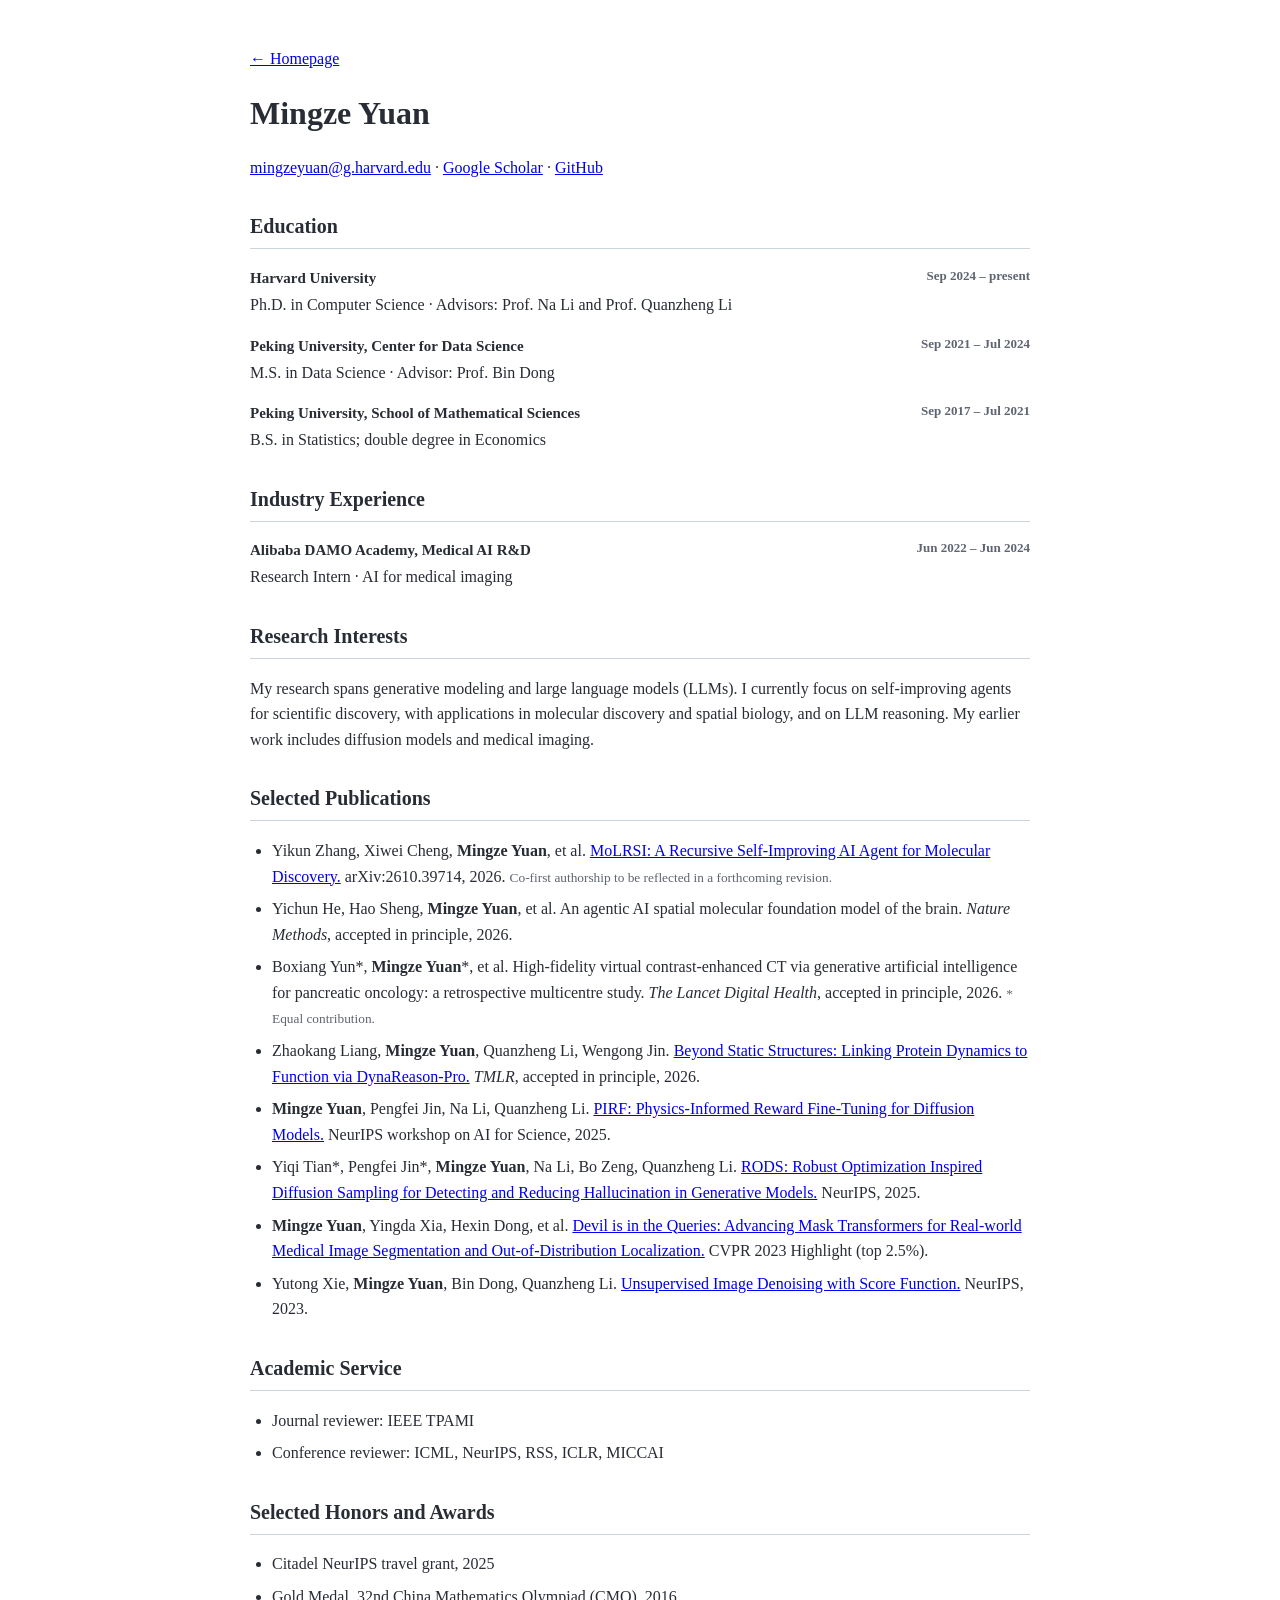
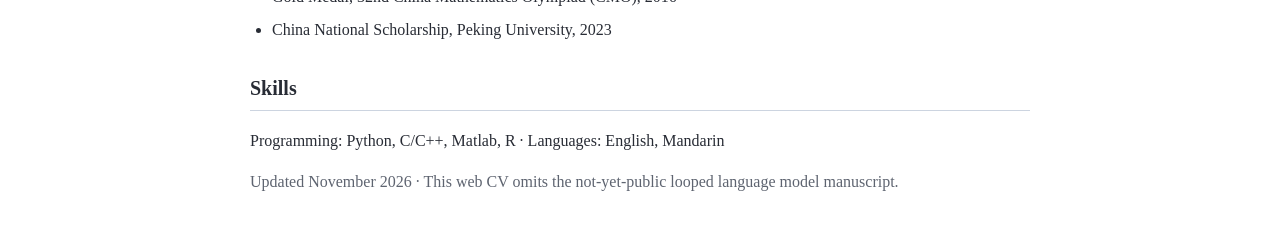
==== cv.html @ 47c1df1f "Update academic homepage and web CV from November 2026 resume" ====
<!DOCTYPE html>
<html lang="en">
<head>
<meta charset="UTF-8">
<meta name="viewport" content="width=device-width, initial-scale=1">
<meta name="author" content="Mingze Yuan">
<title>Curriculum Vitae | Mingze Yuan</title>
<link rel="stylesheet" href="stylesheet.css">
<style>
body{max-width:780px;padding:30px 22px;margin:auto;color:#282c35;line-height:1.6}
h1{font-size:32px;margin:0 0 8px}
h2{font-size:20px;border-bottom:1px solid #ccd4e0;padding-bottom:6px;margin-top:30px}
h3{font-size:15px;margin:16px 0 2px}
small,.sub{color:#5e6470}
.meta{float:right;color:#5e6470;font-size:13px}
ul{padding-left:22px}
li{margin:7px 0}
@media(max-width:600px){.meta{float:none;display:block}body{padding:18px}}
</style>
</head>
<body>
<p><a href="index.html">← Homepage</a></p>
<h1>Mingze Yuan</h1>
<p><a href="mailto:mingzeyuan@g.harvard.edu">mingzeyuan@g.harvard.edu</a> · <a href="https://scholar.google.com/citations?user=Xt-8KiYAAAAJ">Google Scholar</a> · <a href="https://github.com/mingze-yuan">GitHub</a></p>
<h2>Education</h2>
<h3>Harvard University <span class="meta">Sep 2024 – present</span></h3>
<div>Ph.D. in Computer Science · Advisors: Prof. Na Li and Prof. Quanzheng Li</div>
<h3>Peking University, Center for Data Science <span class="meta">Sep 2021 – Jul 2024</span></h3>
<div>M.S. in Data Science · Advisor: Prof. Bin Dong</div>
<h3>Peking University, School of Mathematical Sciences <span class="meta">Sep 2017 – Jul 2021</span></h3>
<div>B.S. in Statistics; double degree in Economics</div>
<h2>Industry Experience</h2>
<h3>Alibaba DAMO Academy, Medical AI R&amp;D <span class="meta">Jun 2022 – Jun 2024</span></h3>
<div>Research Intern · AI for medical imaging</div>
<h2>Research Interests</h2>
<p>My research spans generative modeling and large language models (LLMs). I currently focus on self-improving agents for scientific discovery, with applications in molecular discovery and spatial biology, and on LLM reasoning. My earlier work includes diffusion models and medical imaging.</p>
<h2>Selected Publications</h2>
<ul>
<li>Yikun Zhang, Xiwei Cheng, <strong>Mingze Yuan</strong>, et al. <a href="https://arxiv.org/abs/2610.39714">MoLRSI: A Recursive Self-Improving AI Agent for Molecular Discovery.</a> arXiv:2610.39714, 2026. <small>Co-first authorship to be reflected in a forthcoming revision.</small></li>
<li>Yichun He, Hao Sheng, <strong>Mingze Yuan</strong>, et al. An agentic AI spatial molecular foundation model of the brain. <em>Nature Methods</em>, accepted in principle, 2026.</li>
<li>Boxiang Yun*, <strong>Mingze Yuan</strong>*, et al. High-fidelity virtual contrast-enhanced CT via generative artificial intelligence for pancreatic oncology: a retrospective multicentre study. <em>The Lancet Digital Health</em>, accepted in principle, 2026. <small>* Equal contribution.</small></li>
<li>Zhaokang Liang, <strong>Mingze Yuan</strong>, Quanzheng Li, Wengong Jin. <a href="https://arxiv.org/abs/2610.33804">Beyond Static Structures: Linking Protein Dynamics to Function via DynaReason-Pro.</a> <em>TMLR</em>, accepted in principle, 2026.</li>
<li><strong>Mingze Yuan</strong>, Pengfei Jin, Na Li, Quanzheng Li. <a href="https://arxiv.org/abs/2509.20570">PIRF: Physics-Informed Reward Fine-Tuning for Diffusion Models.</a> NeurIPS workshop on AI for Science, 2025.</li>
<li>Yiqi Tian*, Pengfei Jin*, <strong>Mingze Yuan</strong>, Na Li, Bo Zeng, Quanzheng Li. <a href="https://arxiv.org/abs/2507.12201">RODS: Robust Optimization Inspired Diffusion Sampling for Detecting and Reducing Hallucination in Generative Models.</a> NeurIPS, 2025.</li>
<li><strong>Mingze Yuan</strong>, Yingda Xia, Hexin Dong, et al. <a href="https://arxiv.org/abs/2304.00212">Devil is in the Queries: Advancing Mask Transformers for Real-world Medical Image Segmentation and Out-of-Distribution Localization.</a> CVPR 2023 Highlight (top 2.5%).</li>
<li>Yutong Xie, <strong>Mingze Yuan</strong>, Bin Dong, Quanzheng Li. <a href="https://arxiv.org/abs/2304.08384">Unsupervised Image Denoising with Score Function.</a> NeurIPS, 2023.</li>
</ul>
<h2>Academic Service</h2>
<ul><li>Journal reviewer: IEEE TPAMI</li><li>Conference reviewer: ICML, NeurIPS, RSS, ICLR, MICCAI</li></ul>
<h2>Selected Honors and Awards</h2>
<ul><li>Citadel NeurIPS travel grant, 2025</li><li>Gold Medal, 32nd China Mathematics Olympiad (CMO), 2016</li><li>China National Scholarship, Peking University, 2023</li></ul>
<h2>Skills</h2>
<p>Programming: Python, C/C++, Matlab, R · Languages: English, Mandarin</p>
<p class="sub">Updated November 2026 · This web CV omits the not-yet-public looped language model manuscript.</p>
</body></html>
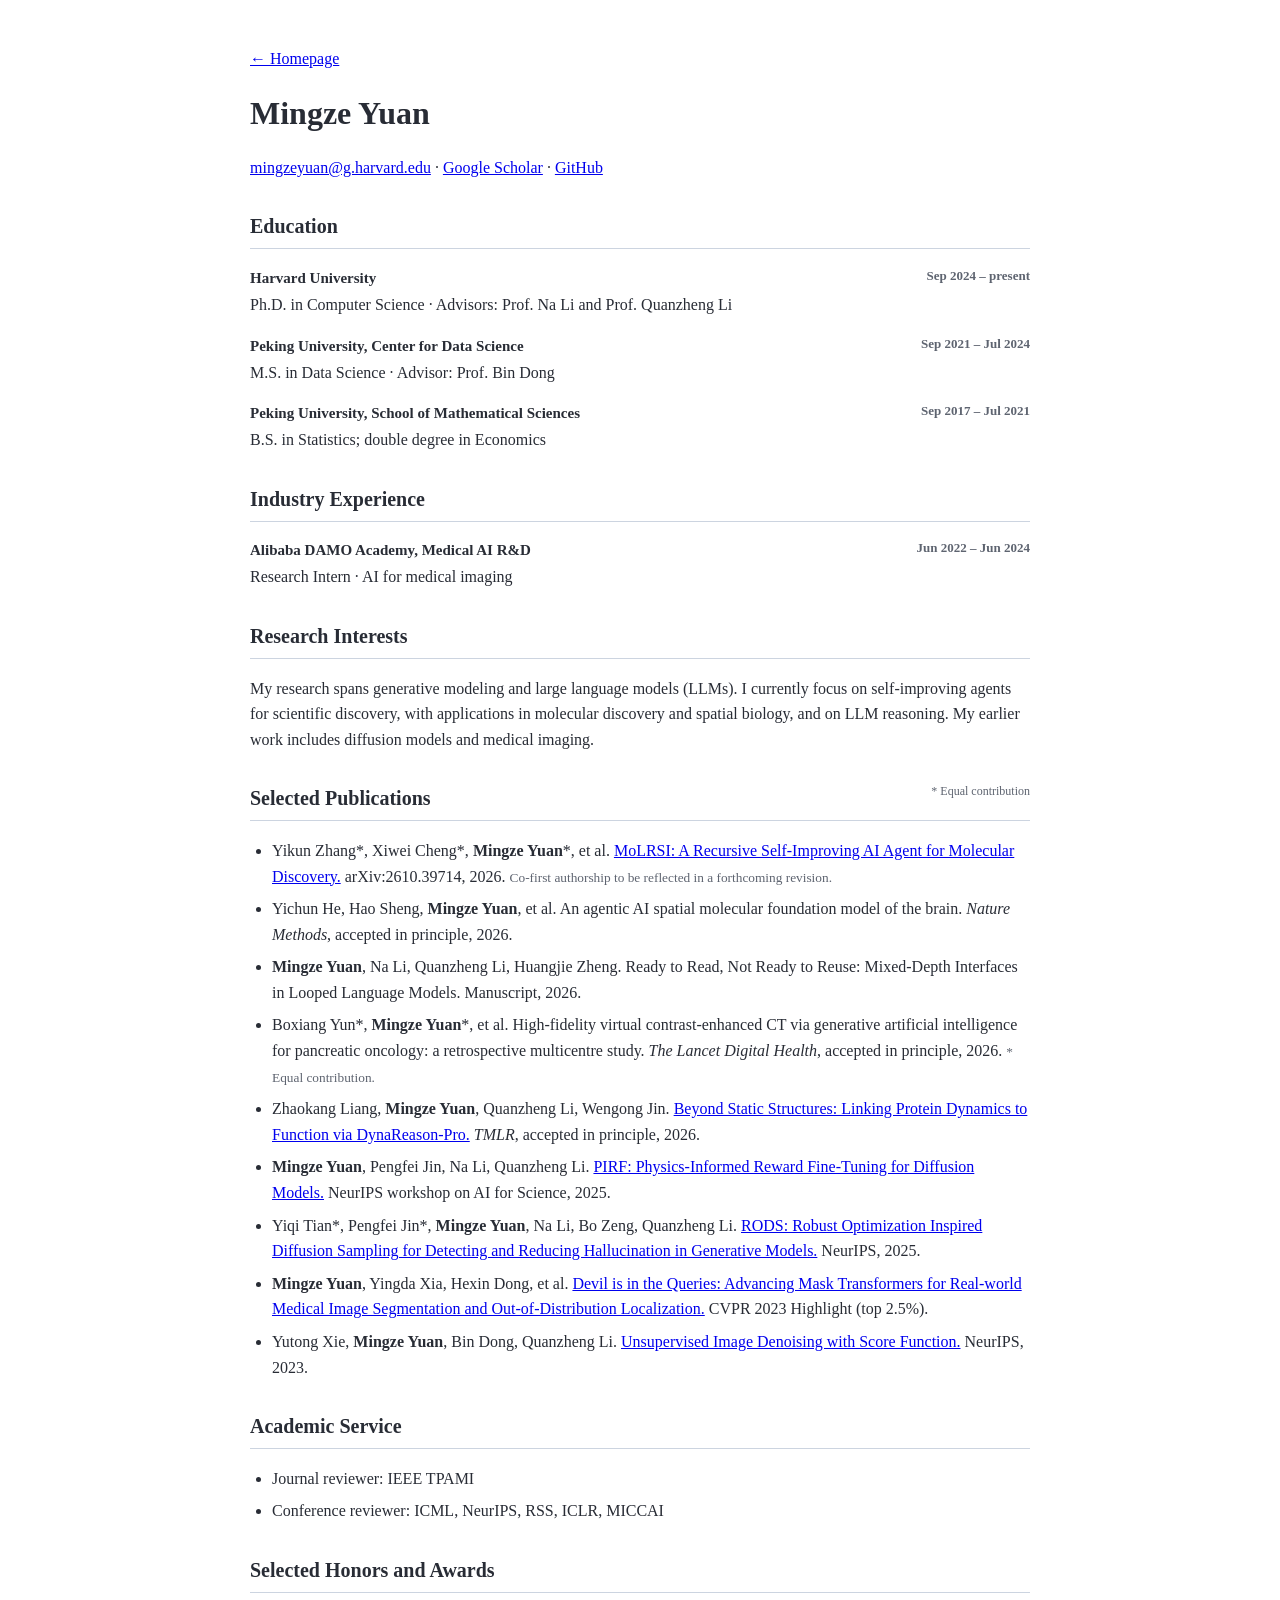
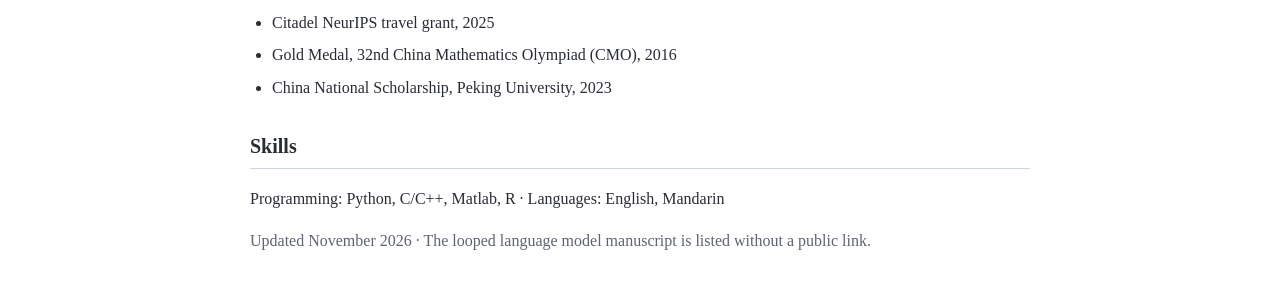
==== commit 1cb95adf: "Add looped-language-model paper, equal-contribution marks, and publication figures" ====
--- a/cv.html
+++ b/cv.html
@@ -34,10 +34,11 @@
 <div>Research Intern · AI for medical imaging</div>
 <h2>Research Interests</h2>
 <p>My research spans generative modeling and large language models (LLMs). I currently focus on self-improving agents for scientific discovery, with applications in molecular discovery and spatial biology, and on LLM reasoning. My earlier work includes diffusion models and medical imaging.</p>
-<h2>Selected Publications</h2>
+<h2>Selected Publications <small style="font-size:12px;font-weight:normal;float:right">* Equal contribution</small></h2>
 <ul>
-<li>Yikun Zhang, Xiwei Cheng, <strong>Mingze Yuan</strong>, et al. <a href="https://arxiv.org/abs/2610.39714">MoLRSI: A Recursive Self-Improving AI Agent for Molecular Discovery.</a> arXiv:2610.39714, 2026. <small>Co-first authorship to be reflected in a forthcoming revision.</small></li>
+<li>Yikun Zhang*, Xiwei Cheng*, <strong>Mingze Yuan</strong>*, et al. <a href="https://arxiv.org/abs/2610.39714">MoLRSI: A Recursive Self-Improving AI Agent for Molecular Discovery.</a> arXiv:2610.39714, 2026. <small>Co-first authorship to be reflected in a forthcoming revision.</small></li>
 <li>Yichun He, Hao Sheng, <strong>Mingze Yuan</strong>, et al. An agentic AI spatial molecular foundation model of the brain. <em>Nature Methods</em>, accepted in principle, 2026.</li>
+<li><strong>Mingze Yuan</strong>, Na Li, Quanzheng Li, Huangjie Zheng. Ready to Read, Not Ready to Reuse: Mixed-Depth Interfaces in Looped Language Models. Manuscript, 2026.</li>
 <li>Boxiang Yun*, <strong>Mingze Yuan</strong>*, et al. High-fidelity virtual contrast-enhanced CT via generative artificial intelligence for pancreatic oncology: a retrospective multicentre study. <em>The Lancet Digital Health</em>, accepted in principle, 2026. <small>* Equal contribution.</small></li>
 <li>Zhaokang Liang, <strong>Mingze Yuan</strong>, Quanzheng Li, Wengong Jin. <a href="https://arxiv.org/abs/2610.33804">Beyond Static Structures: Linking Protein Dynamics to Function via DynaReason-Pro.</a> <em>TMLR</em>, accepted in principle, 2026.</li>
 <li><strong>Mingze Yuan</strong>, Pengfei Jin, Na Li, Quanzheng Li. <a href="https://arxiv.org/abs/2509.20570">PIRF: Physics-Informed Reward Fine-Tuning for Diffusion Models.</a> NeurIPS workshop on AI for Science, 2025.</li>
@@ -51,5 +52,5 @@
 <ul><li>Citadel NeurIPS travel grant, 2025</li><li>Gold Medal, 32nd China Mathematics Olympiad (CMO), 2016</li><li>China National Scholarship, Peking University, 2023</li></ul>
 <h2>Skills</h2>
 <p>Programming: Python, C/C++, Matlab, R · Languages: English, Mandarin</p>
-<p class="sub">Updated November 2026 · This web CV omits the not-yet-public looped language model manuscript.</p>
+<p class="sub">Updated November 2026 · The looped language model manuscript is listed without a public link.</p>
 </body></html>
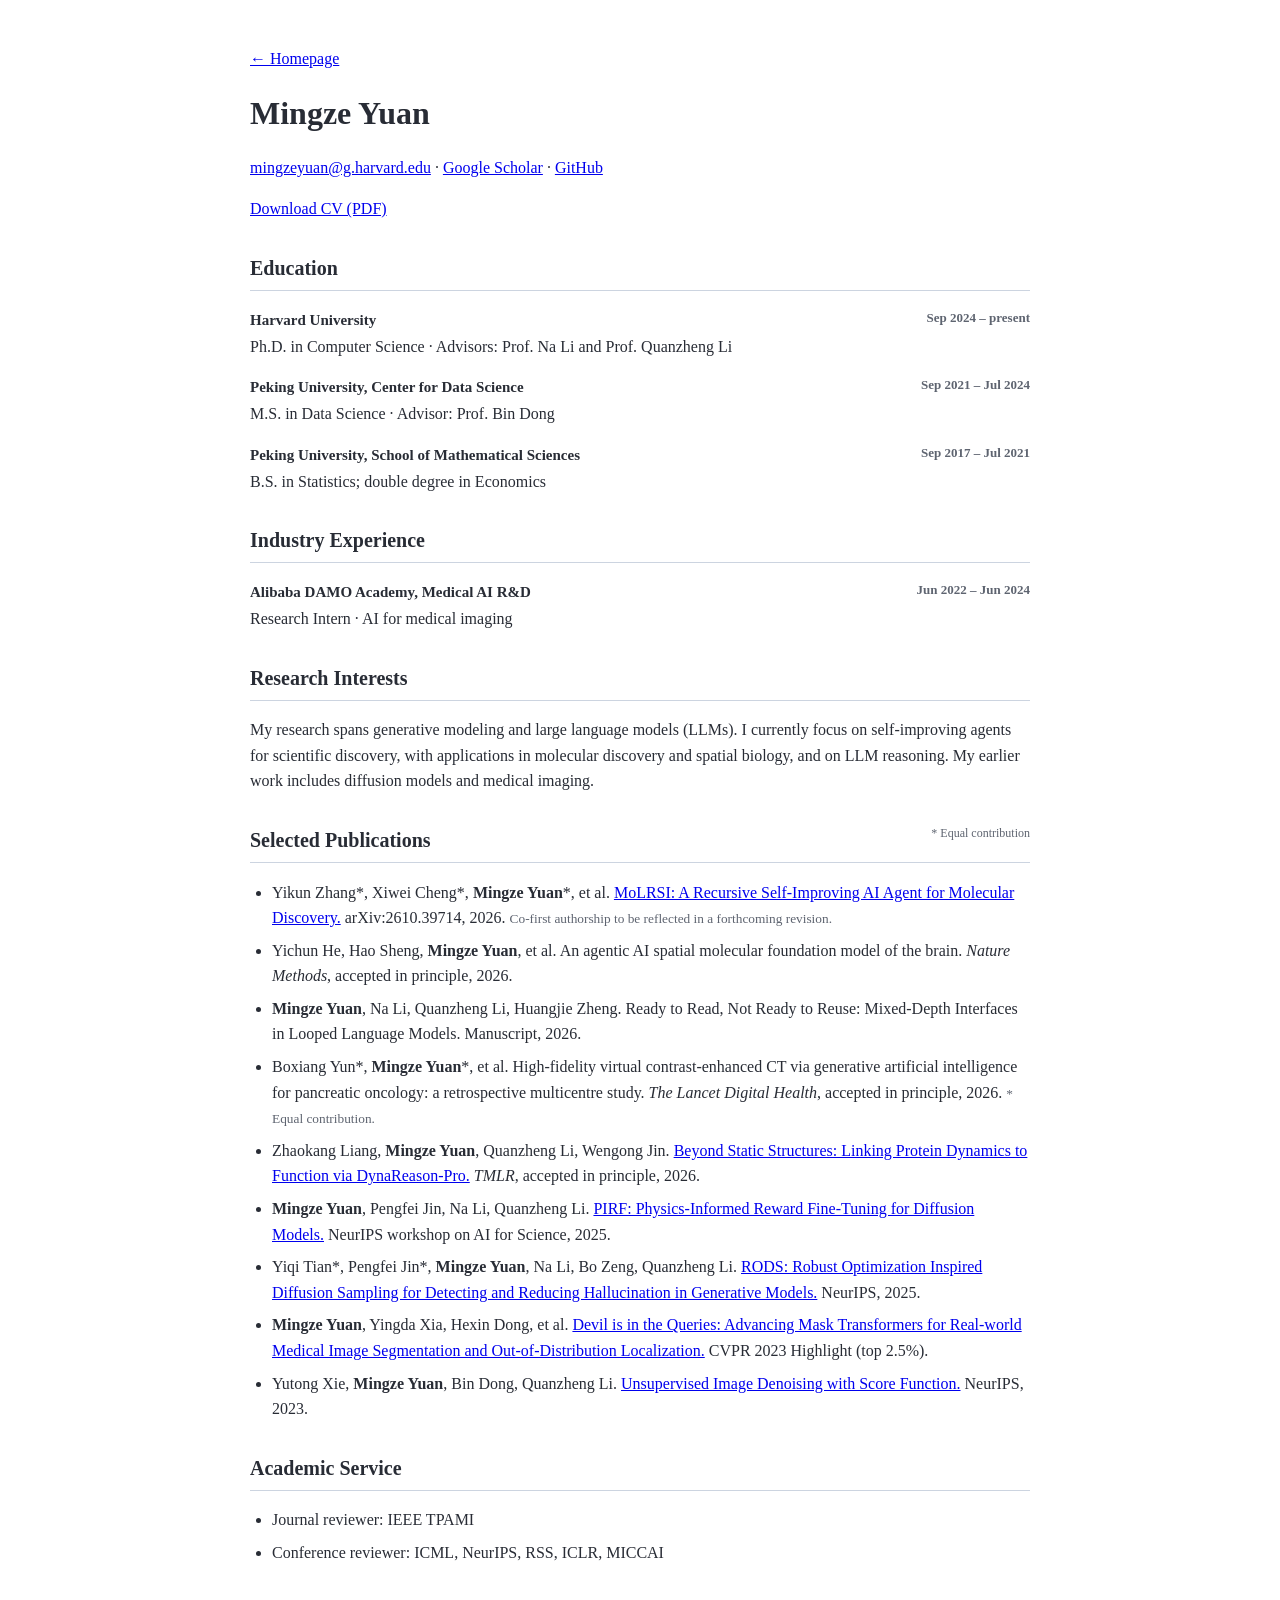
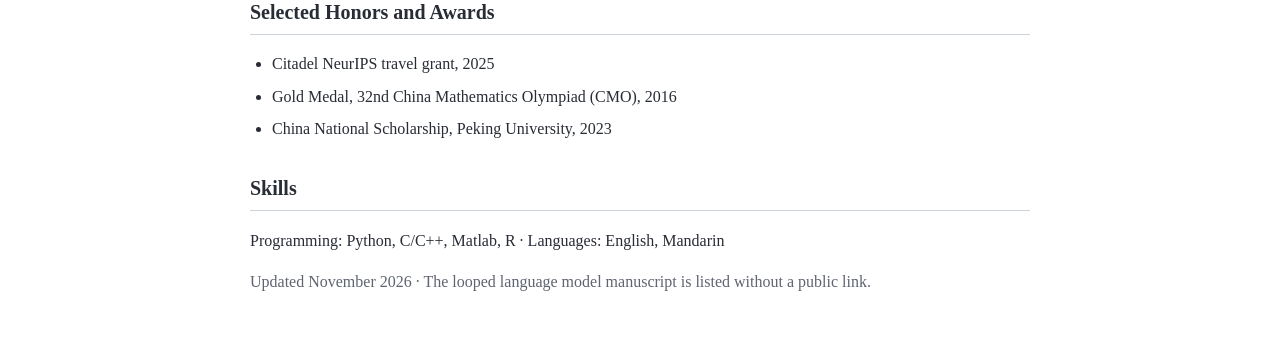
==== commit 6532889c: "Update CV download and publication links" ====
--- a/cv.html
+++ b/cv.html
@@ -22,6 +22,7 @@
 <p><a href="index.html">← Homepage</a></p>
 <h1>Mingze Yuan</h1>
 <p><a href="mailto:mingzeyuan@g.harvard.edu">mingzeyuan@g.harvard.edu</a> · <a href="https://scholar.google.com/citations?user=Xt-8KiYAAAAJ">Google Scholar</a> · <a href="https://github.com/mingze-yuan">GitHub</a></p>
+<p><a href="images/Resume.pdf" download="Mingze-Yuan-CV.pdf">Download CV (PDF)</a></p>
 <h2>Education</h2>
 <h3>Harvard University <span class="meta">Sep 2024 – present</span></h3>
 <div>Ph.D. in Computer Science · Advisors: Prof. Na Li and Prof. Quanzheng Li</div>
@@ -42,7 +43,7 @@
 <li>Boxiang Yun*, <strong>Mingze Yuan</strong>*, et al. High-fidelity virtual contrast-enhanced CT via generative artificial intelligence for pancreatic oncology: a retrospective multicentre study. <em>The Lancet Digital Health</em>, accepted in principle, 2026. <small>* Equal contribution.</small></li>
 <li>Zhaokang Liang, <strong>Mingze Yuan</strong>, Quanzheng Li, Wengong Jin. <a href="https://arxiv.org/abs/2610.33804">Beyond Static Structures: Linking Protein Dynamics to Function via DynaReason-Pro.</a> <em>TMLR</em>, accepted in principle, 2026.</li>
 <li><strong>Mingze Yuan</strong>, Pengfei Jin, Na Li, Quanzheng Li. <a href="https://arxiv.org/abs/2509.20570">PIRF: Physics-Informed Reward Fine-Tuning for Diffusion Models.</a> NeurIPS workshop on AI for Science, 2025.</li>
-<li>Yiqi Tian*, Pengfei Jin*, <strong>Mingze Yuan</strong>, Na Li, Bo Zeng, Quanzheng Li. <a href="https://arxiv.org/abs/2507.12201">RODS: Robust Optimization Inspired Diffusion Sampling for Detecting and Reducing Hallucination in Generative Models.</a> NeurIPS, 2025.</li>
+<li>Yiqi Tian*, Pengfei Jin*, <strong>Mingze Yuan</strong>, Na Li, Bo Zeng, Quanzheng Li. <a href="https://proceedings.neurips.cc/paper_files/paper/2025/hash/24c79c21eb699e9efdebaafa40ed0e4d-Abstract-Conference.html">RODS: Robust Optimization Inspired Diffusion Sampling for Detecting and Reducing Hallucination in Generative Models.</a> NeurIPS, 2025.</li>
 <li><strong>Mingze Yuan</strong>, Yingda Xia, Hexin Dong, et al. <a href="https://arxiv.org/abs/2304.00212">Devil is in the Queries: Advancing Mask Transformers for Real-world Medical Image Segmentation and Out-of-Distribution Localization.</a> CVPR 2023 Highlight (top 2.5%).</li>
 <li>Yutong Xie, <strong>Mingze Yuan</strong>, Bin Dong, Quanzheng Li. <a href="https://arxiv.org/abs/2304.08384">Unsupervised Image Denoising with Score Function.</a> NeurIPS, 2023.</li>
 </ul>
@@ -53,4 +54,4 @@
 <h2>Skills</h2>
 <p>Programming: Python, C/C++, Matlab, R · Languages: English, Mandarin</p>
 <p class="sub">Updated November 2026 · The looped language model manuscript is listed without a public link.</p>
-</body></html>+</body></html>
